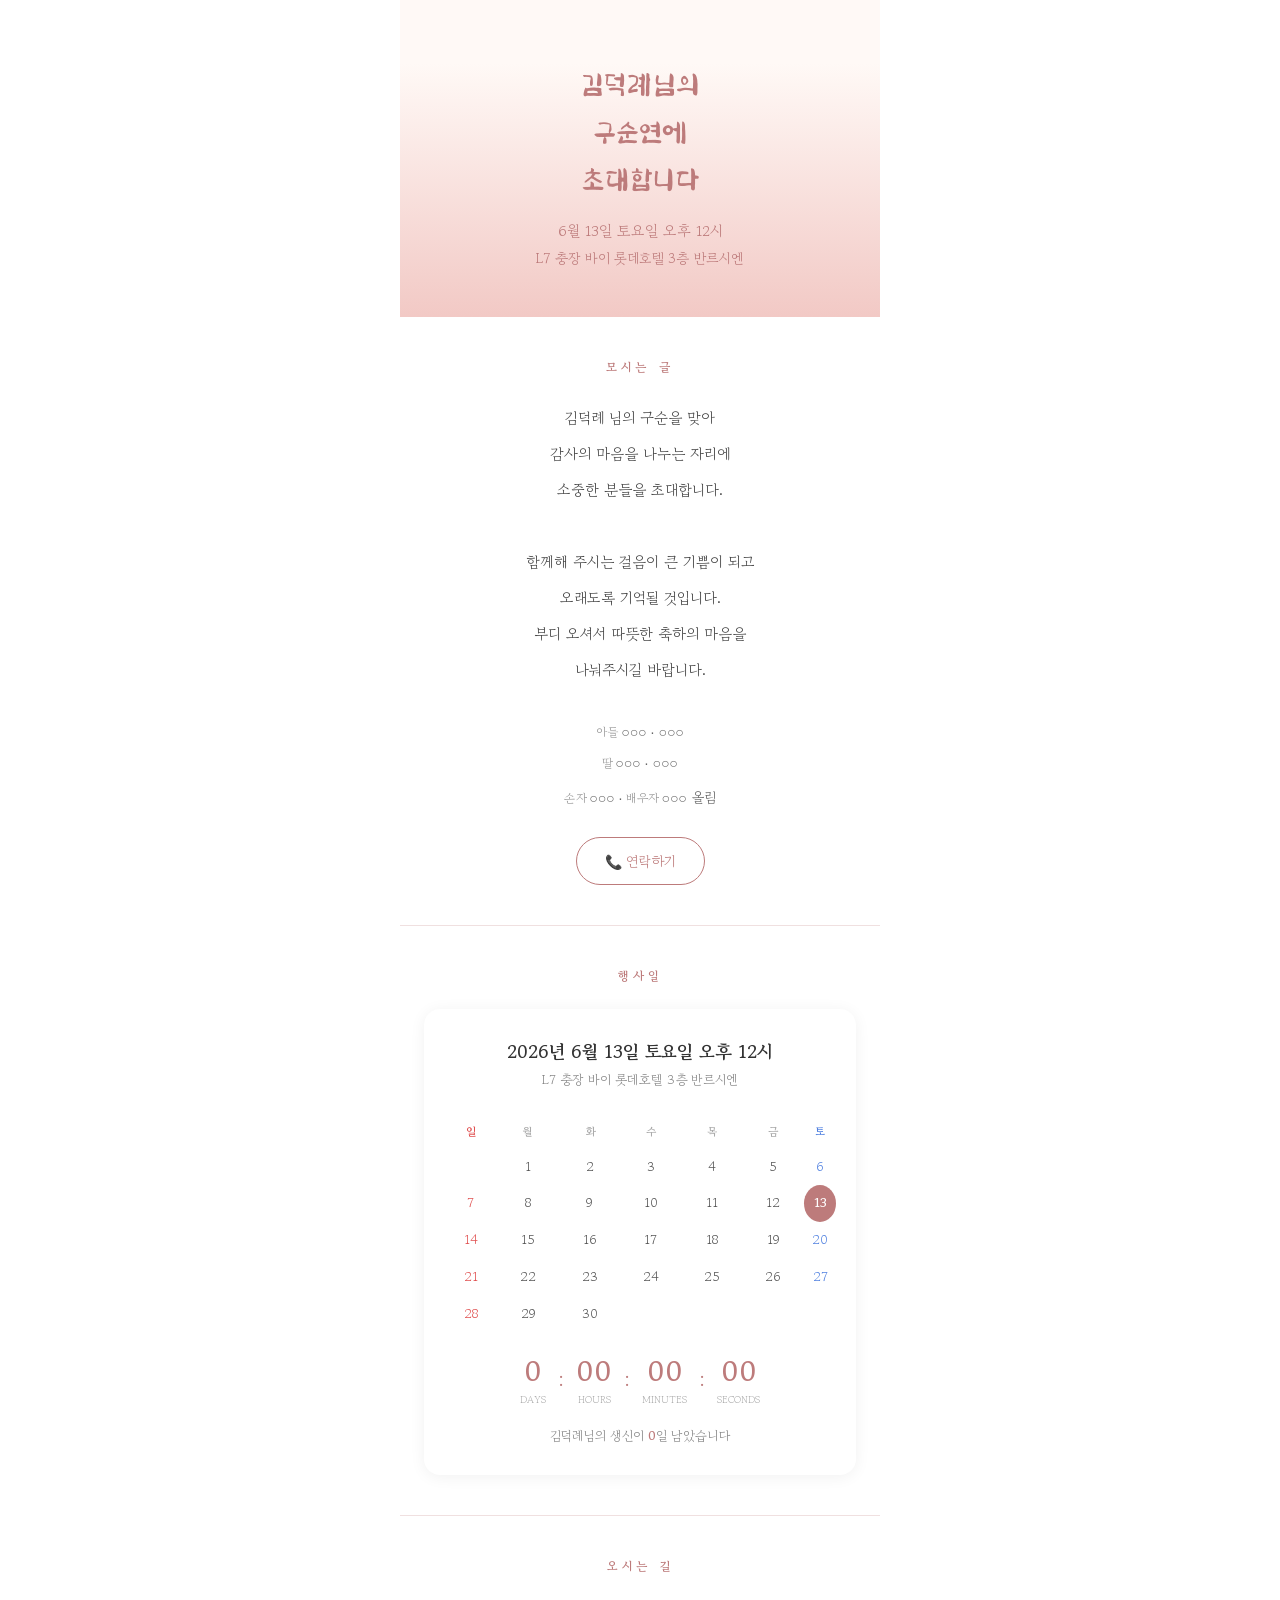
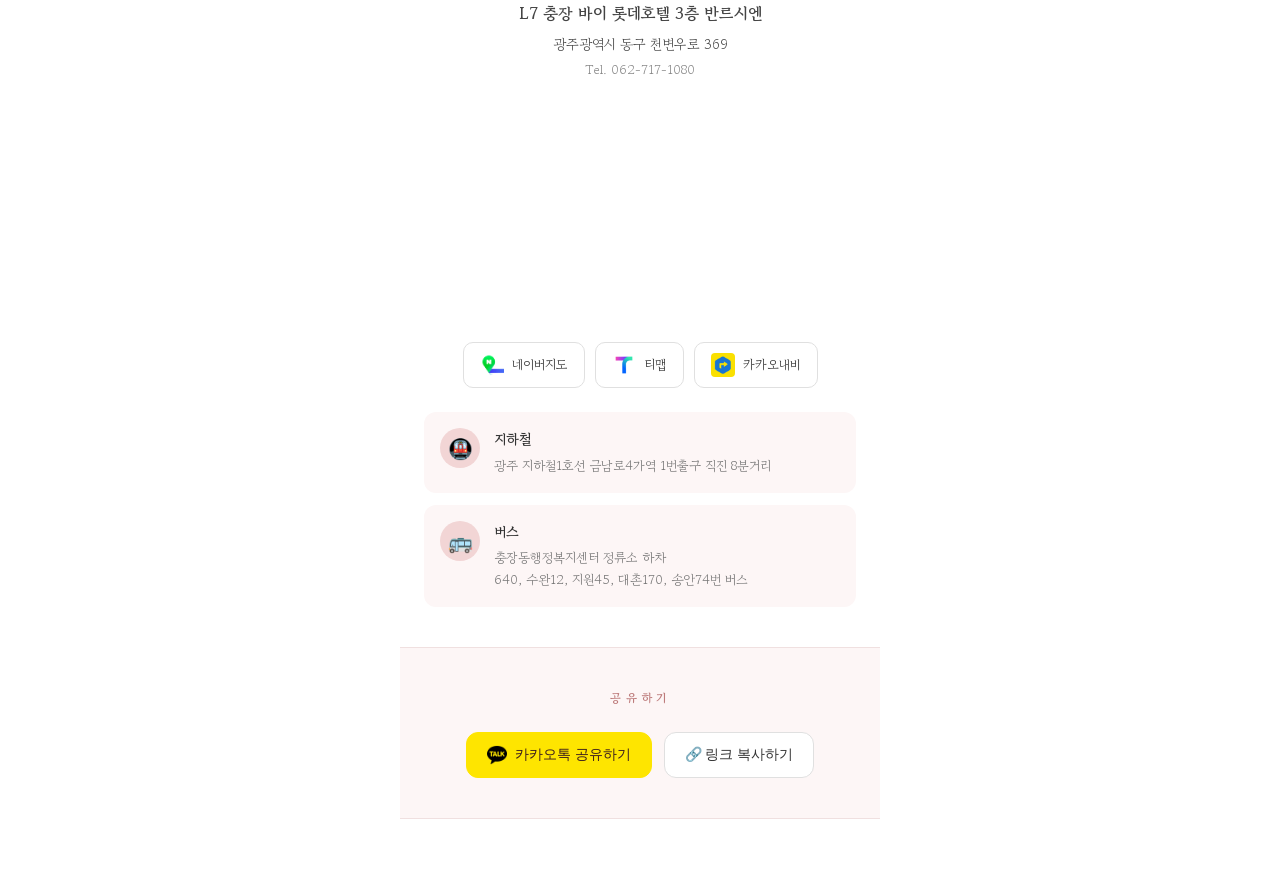
==== index.html @ 69015abf "test" ====
<!DOCTYPE html>
<html lang="ko">
<head>
<meta charset="UTF-8">
<meta name="viewport" content="minimum-scale=1, initial-scale=1, width=device-width">
<meta name="format-detection" content="telephone=no">
<title>김덕례님의 구순연에 초대합니다</title>
<meta property="og:title" content="김덕례님의 구순연에 초대합니다">
<meta property="og:description" content="6월 13일 토요일 오후 12시 라마다 플라자 충장 호텔 3층 반르시엔">
<meta property="og:image" content="https://invite-0613.vercel.app/static/image/og_thumbnail.jpg">
<meta property="og:type" content="website">
<script src="https://oapi.map.naver.com/openapi/v3/maps.js?ncpKeyId=0e3pqd2po2" defer></script>
<style>
/* ===== Fonts ===== */
@font-face{font-family:'JSArirangHON';src:url('static/fonts/JSArirangHON.woff2') format('woff2');font-display:swap}
@font-face{font-family:'KoPubWorldDotum';src:url('static/fonts/KoPubWorld-Dotum.woff2') format('woff2');font-weight:400;font-display:swap}
@font-face{font-family:'KoPubWorldDotum';src:url('static/fonts/KoPubWorld-Dotum-Bold.woff2') format('woff2');font-weight:700;font-display:swap}
@font-face{font-family:'GowunBatang';src:url('static/fonts/GowunBatang-Regular.woff2') format('woff2');font-weight:400;font-display:swap}
@font-face{font-family:'GowunBatang';src:url('static/fonts/GowunBatang-Bold.woff2') format('woff2');font-weight:700;font-display:swap}

/* ===== Reset ===== */
*,*::before,*::after{box-sizing:border-box;margin:0;padding:0}
html,body{width:100%;height:100%;background:#fff;-webkit-font-smoothing:antialiased;scroll-behavior:smooth;scrollbar-width:none!important}
html::-webkit-scrollbar,body::-webkit-scrollbar{display:none!important}
body{font-family:'GowunBatang','KoPubWorldDotum',sans-serif;font-size:16px;color:#333;max-width:480px;margin:0 auto;overflow-x:hidden;line-height:1.6}

/* ===== Intro (shining type, theme c) ===== */
#intro{
  position:fixed;inset:0;z-index:9999;
  display:flex;flex-direction:column;align-items:center;justify-content:center;
  background:linear-gradient(to bottom,#FFF9F6 20%,#F2C9C5 100%);
  opacity:1;transition:opacity 1s ease;
}
#intro.hide{opacity:0;pointer-events:none}
#intro .top-text{
  font-family:'JSArirangHON',serif;font-size:28px;color:#BD7B7B;
  opacity:0;transform:translateY(20px);
  transition:opacity 1s ease,transform 1s ease;
  margin-bottom:8px;
}
#intro .bottom-text{
  font-family:'JSArirangHON',serif;font-size:28px;color:#BD7B7B;
  opacity:0;transform:translateY(20px);
  transition:opacity 1s ease 0.5s,transform 1s ease 0.5s;
}
#intro .shine{
  position:absolute;width:200%;height:200%;
  background:radial-gradient(ellipse at center,rgba(255,255,255,0.6) 0%,transparent 70%);
  opacity:0;animation:shineAnim 3s ease-in-out 1s forwards;
  pointer-events:none;
}
@keyframes shineAnim{0%{opacity:0;transform:scale(0.5)}50%{opacity:0.8}100%{opacity:0;transform:scale(2)}}
#intro.active .top-text,#intro.active .bottom-text{opacity:1;transform:translateY(0)}

/* ===== Main content ===== */
#content{opacity:0;transition:opacity 1s ease}
#content.show{opacity:1}

/* Hero (template d) */
.hero{
  background:linear-gradient(to bottom,#FFF9F6 20%,#F2C9C5 100%);
  padding:60px 24px 48px;text-align:center;position:relative;
}
.hero h1{font-family:'JSArirangHON',serif;font-size:28px;color:#BD7B7B;line-height:1.7;font-weight:400}
.hero .date-info{font-size:15px;color:#BD7B7B;margin-top:16px}
.hero .venue-info{font-size:14px;color:#BD7B7B;margin-top:4px}

/* Section */
section{padding:40px 24px;border-bottom:1px solid #f0e0e0;background:#fff}
.section-title{font-size:12px;font-weight:700;letter-spacing:4px;color:#BD7B7B;text-align:center;margin-bottom:24px;text-transform:uppercase}

/* 모시는 글 */
.invite-text{font-size:15px;line-height:2.4;text-align:center;color:#444;word-break:keep-all}
.invite-names{margin-top:28px;text-align:center;font-size:14px;color:#666;line-height:2.2}
.invite-names .name-row{display:flex;justify-content:center;gap:8px;flex-wrap:wrap}
.invite-names .role{color:#999;font-size:12px;margin-right:2px}
.contact-btn{display:block;width:fit-content;margin:24px auto 0;padding:12px 28px;background:#fff;border:1px solid #BD7B7B;border-radius:30px;color:#BD7B7B;font-size:14px;cursor:pointer;text-decoration:none}

/* 행사일 */
.date-section{background:#fff}
.date-card{background:#fff;border-radius:16px;padding:28px 20px;box-shadow:0 2px 16px rgba(0,0,0,.06);text-align:center}
.date-main{font-size:18px;font-weight:700;color:#333;margin-bottom:4px}
.date-sub{font-size:13px;color:#888;margin-bottom:24px}
.calendar{width:100%;border-collapse:collapse;font-size:13px;margin-bottom:24px}
.calendar th{padding:8px 0;color:#aaa;font-weight:600;font-size:11px}
.calendar th:first-child{color:#e05050}
.calendar th:last-child{color:#5080e0}
.calendar td{padding:8px 0;text-align:center;color:#555}
.calendar td:first-child{color:#e05050}
.calendar td:last-child{color:#5080e0}
.calendar td.today{background:#BD7B7B;color:#fff!important;border-radius:50%;font-weight:700;width:32px;height:32px}
.countdown{display:flex;justify-content:center;gap:12px;margin-top:8px}
.countdown-item{text-align:center}
.countdown-num{display:block;font-size:28px;font-weight:700;color:#BD7B7B;line-height:1}
.countdown-label{font-size:10px;color:#aaa;margin-top:4px;text-transform:uppercase}
.countdown-sep{font-size:22px;color:#BD7B7B;align-self:flex-start;padding-top:4px}
.countdown-msg{margin-top:16px;font-size:13px;color:#888}
.countdown-msg strong{color:#BD7B7B}

/* 오시는 길 */
.map-address{text-align:center;font-size:14px;color:#444;line-height:1.8;margin-bottom:20px}
.map-address strong{font-size:16px;display:block;margin-bottom:4px}
.map-address .tel{color:#888;font-size:13px}
.map-wrap{width:100%;height:220px;border-radius:12px;overflow:hidden;margin-bottom:20px}
.map-wrap iframe{width:100%;height:100%;border:none}
.map-nav-btns{display:flex;gap:10px;justify-content:center;margin-bottom:24px}
.map-nav-btn{display:flex;align-items:center;gap:8px;padding:10px 16px;border-radius:10px;border:1px solid #e0e0e0;background:#fff;font-size:13px;color:#333;cursor:pointer;text-decoration:none}
.map-nav-btn img{width:24px;height:24px;border-radius:4px}
.transport-list{display:flex;flex-direction:column;gap:12px}
.transport-item{display:flex;gap:14px;align-items:flex-start;background:#fdf6f6;border-radius:12px;padding:16px}
.transport-icon{width:40px;height:40px;border-radius:50%;background:#f2d5d5;display:flex;align-items:center;justify-content:center;font-size:20px;flex-shrink:0}
.transport-info strong{display:block;font-size:14px;color:#333;margin-bottom:4px}
.transport-info p{font-size:13px;color:#777;line-height:1.7;margin:0}

/* 마음 전하실 곳 */
.account-section{background:#fdf6f6}
.account-card{background:#fff;border-radius:14px;padding:20px;box-shadow:0 2px 10px rgba(0,0,0,.04)}
.account-row{display:flex;justify-content:space-between;align-items:center;padding:14px 0;border-bottom:1px solid #f0e4d4}
.account-row:last-child{border-bottom:none}
.account-info .label{font-size:13px;color:#999}
.account-info .name{font-size:15px;font-weight:700;color:#333}
.account-info .bank{font-size:13px;color:#888;margin-top:2px}
.account-info .num{font-size:14px;color:#333;font-family:monospace;margin-top:2px}
.copy-btn{padding:8px 16px;border-radius:8px;border:1px solid #BD7B7B;background:#fff;color:#BD7B7B;font-size:12px;cursor:pointer;white-space:nowrap}

/* 감사편지 */
.letter-section{text-align:center;background:#fff}
.letter-section img{width:64px;margin-bottom:16px}
.letter-desc{font-size:14px;color:#666;line-height:2.2;margin-bottom:24px}
.btn-primary{display:inline-block;padding:14px 36px;background:linear-gradient(135deg,#BD7B7B,#d4a0a0);color:#fff;border-radius:30px;font-size:15px;font-weight:600;border:none;cursor:pointer;box-shadow:0 4px 14px rgba(189,123,123,.3)}

/* 참석여부 */
.survey-section{text-align:center;background:#fdf6f6}
.survey-desc{font-size:14px;color:#666;line-height:2.2;margin-bottom:24px}
.btn-outline{display:inline-block;padding:14px 36px;background:#fff;color:#BD7B7B;border-radius:30px;font-size:15px;font-weight:600;border:2px solid #BD7B7B;cursor:pointer}

/* 축하 선물 */
.gift-section{text-align:center;background:#fff}
.gift-section img{width:80px;margin-bottom:16px}
.gift-desc{font-size:14px;color:#666;line-height:2;margin-bottom:24px}

/* 공유 */
.share-section{text-align:center;background:#fdf6f6}
.share-btns{display:flex;gap:12px;justify-content:center}
.share-btn{display:flex;align-items:center;gap:8px;padding:12px 20px;border-radius:12px;border:1px solid #e0e0e0;background:#fff;font-size:14px;color:#333;cursor:pointer}
.kakao-share{background:#fee500;border-color:#fee500;color:#3c1e1e}
.share-btn img{width:20px;height:20px}

/* Footer */
footer{text-align:center;padding:28px;font-size:11px;color:#bbb}

/* Toast */
.toast{position:fixed;bottom:30px;left:50%;transform:translateX(-50%) translateY(20px);background:rgba(0,0,0,.75);color:#fff;padding:10px 24px;border-radius:20px;font-size:13px;opacity:0;transition:all .3s;pointer-events:none;z-index:9999}
.toast.show{opacity:1;transform:translateX(-50%) translateY(0)}

/* Scroll reveal */
.reveal{opacity:0;transform:translateY(30px);transition:opacity .8s ease,transform .8s ease}
.reveal.visible{opacity:1;transform:translateY(0)}
</style>
</head>
<body>

<!-- ===== INTRO (shining) ===== -->
<div id="intro">
  <div class="shine"></div>
  <div class="top-text">김덕례님의</div>
  <div class="bottom-text">구순연에 초대합니다</div>
</div>

<!-- ===== CONTENT ===== -->
<div id="content">

<!-- Hero -->
<div class="hero">
  <h1>김덕례님의<br>구순연에<br>초대합니다</h1>
  <div class="date-info">6월 13일 토요일 오후 12시</div>
  <div class="venue-info">L7 충장 바이 롯데호텔 3층 반르시엔</div>
</div>

<!-- 모시는 글 -->
<section class="reveal">
  <div class="section-title">모시는 글</div>
  <p class="invite-text">
    김덕례 님의 구순을 맞아<br>
    감사의 마음을 나누는 자리에<br>
    소중한 분들을 초대합니다.<br>
    <br>
    함께해 주시는 걸음이 큰 기쁨이 되고<br>
    오래도록 기억될 것입니다.<br>
    부디 오셔서 따뜻한 축하의 마음을<br>
    나눠주시길 바랍니다.
  </p>
  <div class="invite-names">
    <div class="name-row"><span><span class="role">아들</span>○○○ · ○○○</span></div>
    <div class="name-row"><span><span class="role">딸</span>○○○ · ○○○</span></div>
    <div class="name-row" style="margin-top:4px"><span><span class="role">손자</span>○○○ · <span class="role">배우자</span>○○○ 올림</span></div>
  </div>
  <a href="tel:" class="contact-btn">📞 연락하기</a>
</section>

<!-- 행사일 -->
<section class="date-section reveal">
  <div class="section-title">행사일</div>
  <div class="date-card">
    <div class="date-main">2026년 6월 13일 토요일 오후 12시</div>
    <div class="date-sub">L7 충장 바이 롯데호텔 3층 반르시엔</div>
    <table class="calendar">
      <thead><tr><th>일</th><th>월</th><th>화</th><th>수</th><th>목</th><th>금</th><th>토</th></tr></thead>
      <tbody>
        <tr><td></td><td>1</td><td>2</td><td>3</td><td>4</td><td>5</td><td>6</td></tr>
        <tr><td>7</td><td>8</td><td>9</td><td>10</td><td>11</td><td>12</td><td class="today">13</td></tr>
        <tr><td>14</td><td>15</td><td>16</td><td>17</td><td>18</td><td>19</td><td>20</td></tr>
        <tr><td>21</td><td>22</td><td>23</td><td>24</td><td>25</td><td>26</td><td>27</td></tr>
        <tr><td>28</td><td>29</td><td>30</td><td></td><td></td><td></td><td></td></tr>
      </tbody>
    </table>
    <div class="countdown">
      <div class="countdown-item"><span class="countdown-num" id="cd-d">--</span><span class="countdown-label">Days</span></div>
      <span class="countdown-sep">:</span>
      <div class="countdown-item"><span class="countdown-num" id="cd-h">--</span><span class="countdown-label">Hours</span></div>
      <span class="countdown-sep">:</span>
      <div class="countdown-item"><span class="countdown-num" id="cd-m">--</span><span class="countdown-label">Minutes</span></div>
      <span class="countdown-sep">:</span>
      <div class="countdown-item"><span class="countdown-num" id="cd-s">--</span><span class="countdown-label">Seconds</span></div>
    </div>
    <div class="countdown-msg">김덕례님의 생신이 <strong id="cd-msg">--</strong>일 남았습니다</div>
  </div>
</section>

<!-- 오시는 길 -->
<section class="reveal">
  <div class="section-title">오시는 길</div>
  <div class="map-address">
    <strong>L7 충장 바이 롯데호텔 3층 반르시엔</strong>
    광주광역시 동구 천변우로 369<br>
    <span class="tel">Tel. 062-717-1080</span>
  </div>
  <div class="map-wrap" id="naverMap"></div>
  <div class="map-nav-btns">
    <a class="map-nav-btn" href="nmap://place?lat=35.1477669796096&lng=126.911768353769&name=%EB%9D%BC%EB%A7%88%EB%8B%A4%ED%94%8C%EB%9D%BC%EC%9E%90%EC%B6%A9%EC%9E%A5%ED%98%B8%ED%85%94" target="_blank">
      <img src="_next/static/media/icon-naver-map.fce32daf.png" alt="네이버"> 네이버지도
    </a>
    <a class="map-nav-btn" href="tmap://route?goalname=%EB%9D%BC%EB%A7%88%EB%8B%A4%ED%94%8C%EB%9D%BC%EC%9E%90%EC%B6%A9%EC%9E%A5%ED%98%B8%ED%85%94&goalx=126.911768353769&goaly=35.1477669796096" target="_blank">
      <img src="_next/static/media/icon-tmap.50c7dcab.png" alt="티맵"> 티맵
    </a>
    <a class="map-nav-btn" href="kakaomap://route?ep=35.1477669796096,126.911768353769&by=CAR" target="_blank">
      <img src="_next/static/media/icon-kakao-navi.f253ce67.png" alt="카카오"> 카카오내비
    </a>
  </div>
  <div class="transport-list">
    <div class="transport-item">
      <div class="transport-icon">🚇</div>
      <div class="transport-info"><strong>지하철</strong><p>광주 지하철1호선 금남로4가역 1번출구 직진 8분거리</p></div>
    </div>
    <div class="transport-item">
      <div class="transport-icon">🚌</div>
      <div class="transport-info"><strong>버스</strong><p>충장동행정복지센터 정류소 하차<br>640, 수완12, 지원45, 대촌170, 송안74번 버스</p></div>
    </div>
  </div>
</section>



<!-- 공유 -->
<section class="share-section reveal">
  <div class="section-title">공유하기</div>
  <div class="share-btns">
    <button class="share-btn kakao-share" onclick="shareKakao()">
      <img src="_next/static/media/icon-kakao.8fc69634.png" alt=""> 카카오톡 공유하기
    </button>
    <button class="share-btn" onclick="copyLink()">🔗 링크 복사하기</button>
  </div>
</section>

<footer></footer>

</div><!-- /content -->

<div class="toast" id="toast"></div>

<script>
(function(){
  /* ── Intro animation ── */
  var intro = document.getElementById('intro');
  setTimeout(function(){ intro.classList.add('active'); }, 300);
  setTimeout(function(){
    intro.classList.add('hide');
    document.getElementById('content').classList.add('show');
    setTimeout(function(){ intro.style.display='none'; }, 1000);
  }, 3500);

  /* ── Scroll reveal ── */
  var obs = new IntersectionObserver(function(entries){
    entries.forEach(function(e){ if(e.isIntersecting) e.target.classList.add('visible'); });
  }, {threshold: 0.12});
  document.querySelectorAll('.reveal').forEach(function(el){ obs.observe(el); });

  /* ── Countdown ── */
  function tick(){
    var t = new Date('2026-06-13T12:00:00+09:00') - new Date();
    if(t<=0){ document.getElementById('cd-d').textContent='0'; document.getElementById('cd-h').textContent='00'; document.getElementById('cd-m').textContent='00'; document.getElementById('cd-s').textContent='00'; document.getElementById('cd-msg').textContent='0'; return; }
    var d=Math.floor(t/864e5), h=Math.floor(t%864e5/36e5), m=Math.floor(t%36e5/6e4), s=Math.floor(t%6e4/1e3);
    document.getElementById('cd-d').textContent=d;
    document.getElementById('cd-h').textContent=String(h).padStart(2,'0');
    document.getElementById('cd-m').textContent=String(m).padStart(2,'0');
    document.getElementById('cd-s').textContent=String(s).padStart(2,'0');
    document.getElementById('cd-msg').textContent=d;
  }
  tick(); setInterval(tick,1000);
})();

function copyAccount(n){navigator.clipboard.writeText(n).then(function(){showToast('계좌번호가 복사되었습니다.')})}
function copyLink(){navigator.clipboard.writeText(location.href).then(function(){showToast('링크가 복사되었습니다.')})}
function shareKakao(){if(navigator.share){navigator.share({title:'김덕례님의 구순연에 초대합니다',text:'2026년 6월 13일 토요일 오후 12시 L7 충장 바이 롯데호텔 3층 반르시엔',url:location.href})}else{copyLink()}}
function showToast(m){var t=document.getElementById('toast');t.textContent=m;t.classList.add('show');setTimeout(function(){t.classList.remove('show')},2500)}

/* ── Naver Map ── */
function initMap(){
  if(typeof naver==='undefined'||!naver.maps) return;
  var lat=35.1477669796096, lng=126.911768353769;
  var pos=new naver.maps.LatLng(lat,lng);
  var map=new naver.maps.Map('naverMap',{center:pos,zoom:16,zoomControl:true,zoomControlOptions:{position:naver.maps.Position.TOP_RIGHT}});
  new naver.maps.Marker({position:pos,map:map});
}
if(document.readyState==='complete'){initMap()}else{window.addEventListener('load',initMap)}
</script>
</body>
</html>
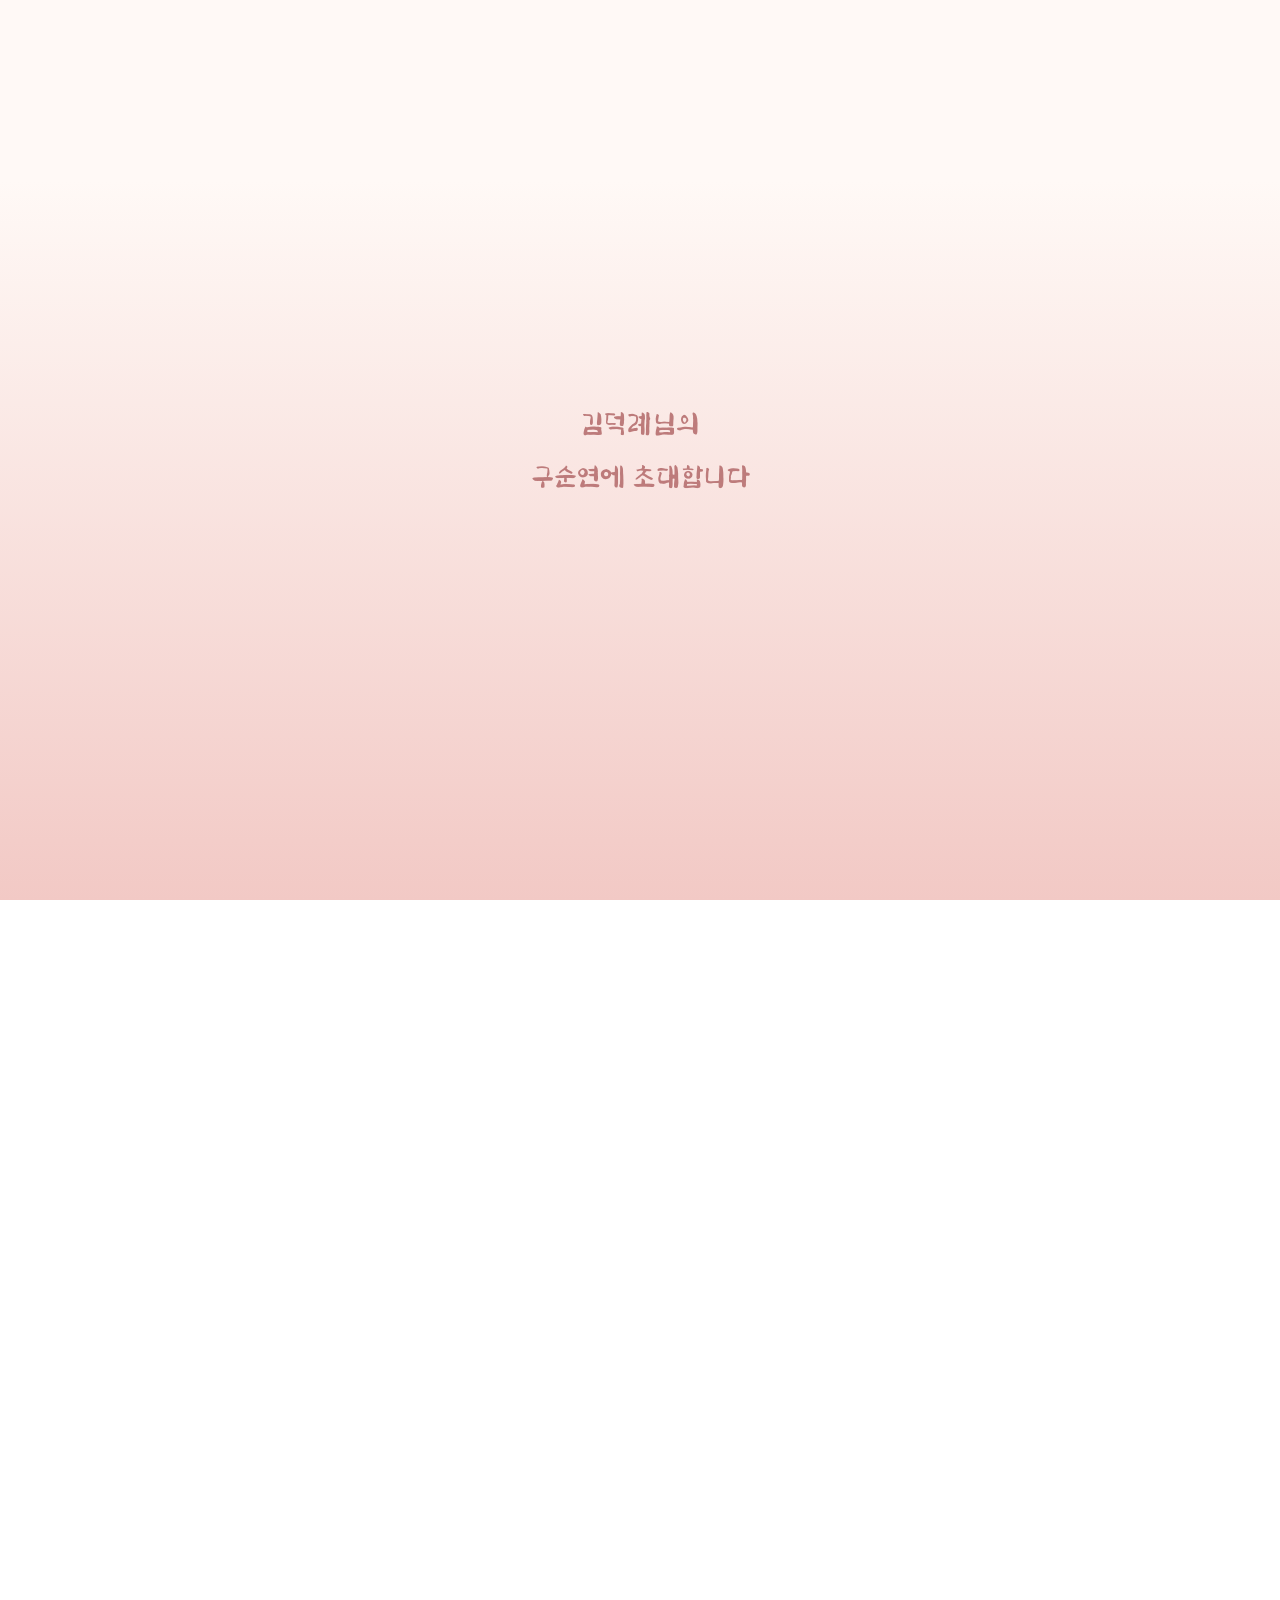
==== commit 41b2a00d: "test" ====
--- a/index.html
+++ b/index.html
@@ -191,9 +191,8 @@
     나눠주시길 바랍니다.
   </p>
   <div class="invite-names">
-    <div class="name-row"><span><span class="role">아들</span>○○○ · ○○○</span></div>
-    <div class="name-row"><span><span class="role">딸</span>○○○ · ○○○</span></div>
-    <div class="name-row" style="margin-top:4px"><span><span class="role">손자</span>○○○ · <span class="role">배우자</span>○○○ 올림</span></div>
+    <div class="name-row"><span><span class="role">아들</span>정광석 · 정채호</span></div>
+    <div class="name-row"><span><span class="role">딸</span>정채순 · 정현숙 올림</span></div>
   </div>
   <a href="tel:" class="contact-btn">📞 연락하기</a>
 </section>
@@ -256,6 +255,10 @@
       <div class="transport-icon">🚌</div>
       <div class="transport-info"><strong>버스</strong><p>충장동행정복지센터 정류소 하차<br>640, 수완12, 지원45, 대촌170, 송안74번 버스</p></div>
     </div>
+    <div class="transport-item">
+      <div class="transport-icon">🅿️</div>
+      <div class="transport-info"><strong>주차</strong><p>건물 내 주차 가능 (4시간 무료)<br>지하주차장 기계식주차<br>만차 시 바로 옆 공영주차장 이용 가능</p></div>
+    </div>
   </div>
 </section>
 
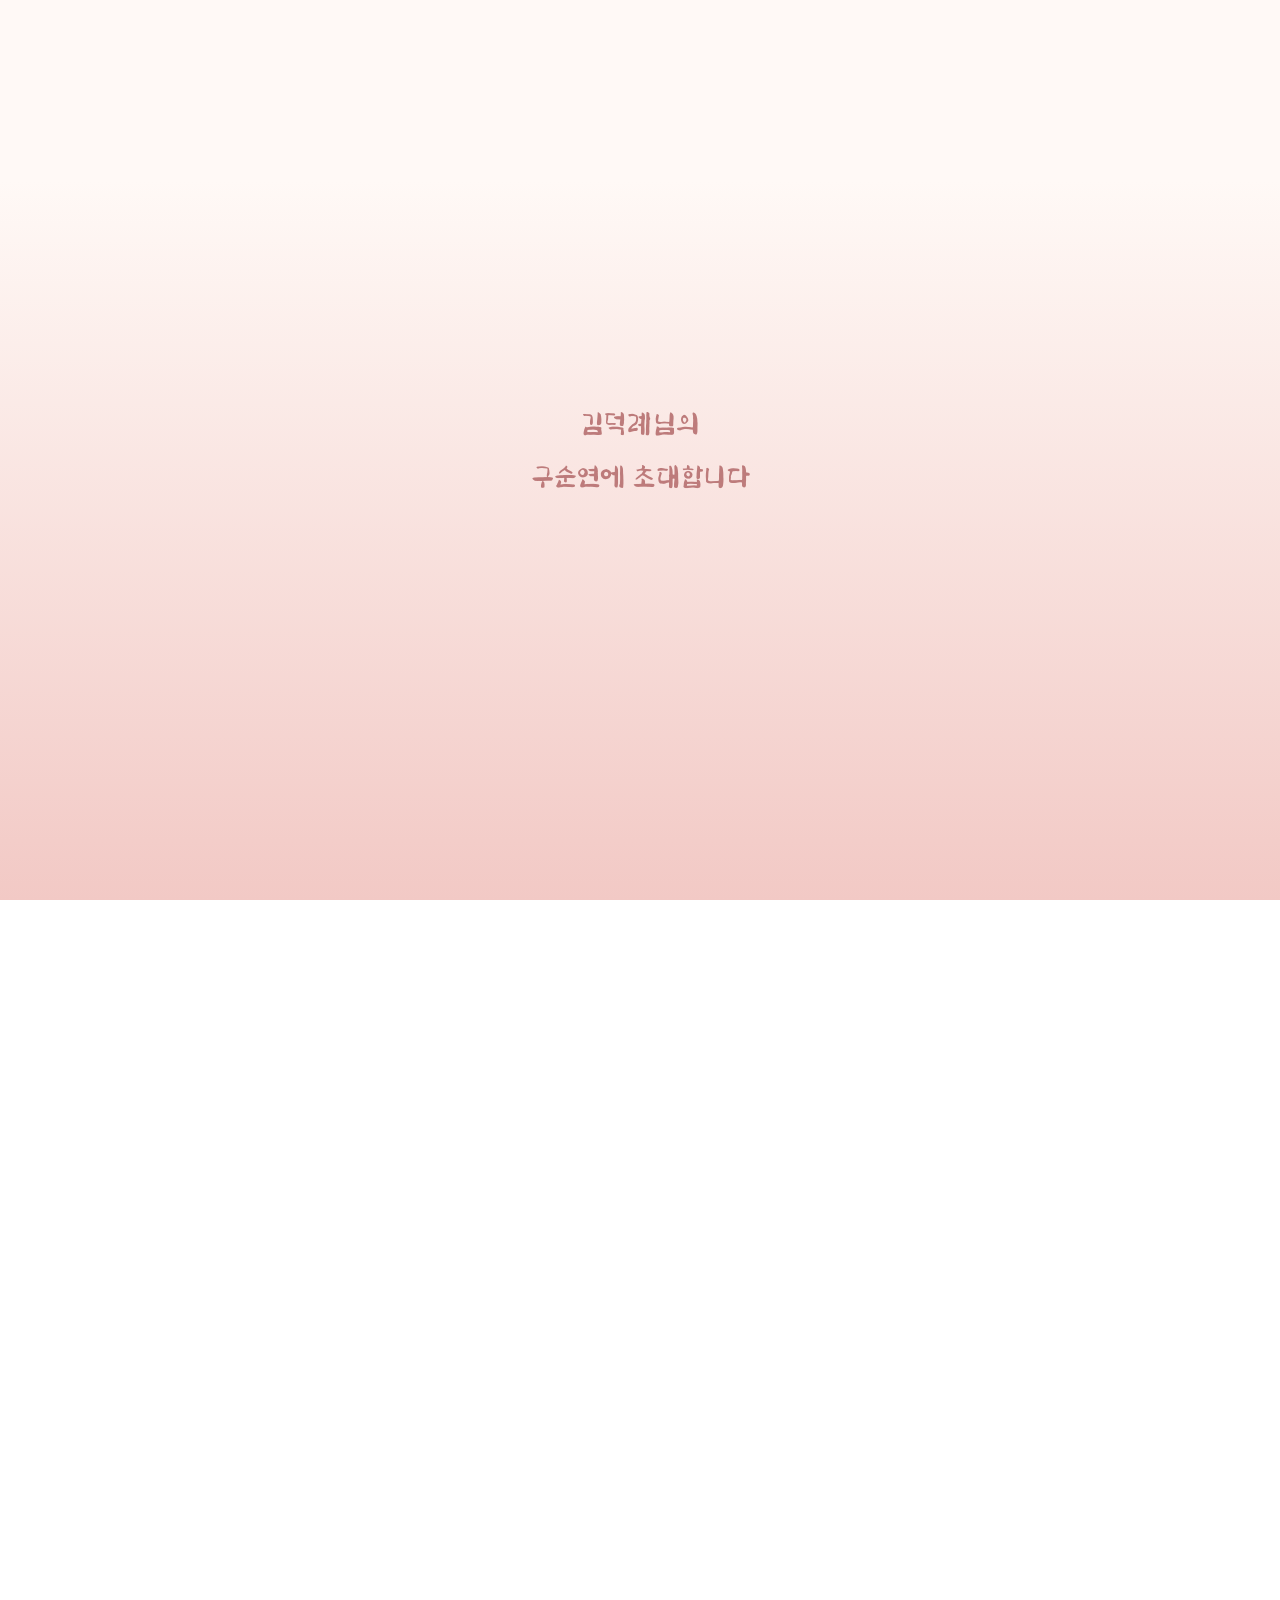
==== commit 5ed3f17e: "test" ====
--- a/index.html
+++ b/index.html
@@ -6,8 +6,11 @@
 <meta name="format-detection" content="telephone=no">
 <title>김덕례님의 구순연에 초대합니다</title>
 <meta property="og:title" content="김덕례님의 구순연에 초대합니다">
-<meta property="og:description" content="6월 13일 토요일 오후 12시 라마다 플라자 충장 호텔 3층 반르시엔">
-<meta property="og:image" content="https://invite-0613.vercel.app/static/image/og_thumbnail.jpg">
+<meta property="og:description" content="2026년 6월 13일 토요일 오전 11시 30분 | L7 충장 바이 롯데호텔 3층 반르시엔">
+<meta property="og:image" content="https://invite-0613.vercel.app/static/image/og_thumb_v2.jpg">
+<meta property="og:image:width" content="800">
+<meta property="og:image:height" content="400">
+<meta property="og:url" content="https://invite-0613.vercel.app/">
 <meta property="og:type" content="website">
 <script src="https://oapi.map.naver.com/openapi/v3/maps.js?ncpKeyId=0e3pqd2po2" defer></script>
 <style>
@@ -173,7 +176,7 @@
 <!-- Hero -->
 <div class="hero">
   <h1>김덕례님의<br>구순연에<br>초대합니다</h1>
-  <div class="date-info">6월 13일 토요일 오후 12시</div>
+  <div class="date-info">6월 13일 토요일 오전 11시 30분</div>
   <div class="venue-info">L7 충장 바이 롯데호텔 3층 반르시엔</div>
 </div>
 
@@ -194,14 +197,13 @@
     <div class="name-row"><span><span class="role">아들</span>정광석 · 정채호</span></div>
     <div class="name-row"><span><span class="role">딸</span>정채순 · 정현숙 올림</span></div>
   </div>
-  <a href="tel:" class="contact-btn">📞 연락하기</a>
 </section>
 
 <!-- 행사일 -->
 <section class="date-section reveal">
   <div class="section-title">행사일</div>
   <div class="date-card">
-    <div class="date-main">2026년 6월 13일 토요일 오후 12시</div>
+    <div class="date-main">2026년 6월 13일 토요일 오전 11시 30분</div>
     <div class="date-sub">L7 충장 바이 롯데호텔 3층 반르시엔</div>
     <table class="calendar">
       <thead><tr><th>일</th><th>월</th><th>화</th><th>수</th><th>목</th><th>금</th><th>토</th></tr></thead>
@@ -248,16 +250,16 @@
   </div>
   <div class="transport-list">
     <div class="transport-item">
-      <div class="transport-icon">🚇</div>
+      <div class="transport-icon">🅿️</div>
+      <div class="transport-info"><strong>주차</strong><p>건물 내 주차 가능 (4시간 무료)<br>지하주차장 기계식주차<br>만차 시 바로 옆 공영주차장 이용 가능</p></div>
+    </div>
+    <div class="transport-item">
+      <div class="transport-icon">�</div>
       <div class="transport-info"><strong>지하철</strong><p>광주 지하철1호선 금남로4가역 1번출구 직진 8분거리</p></div>
     </div>
     <div class="transport-item">
       <div class="transport-icon">🚌</div>
       <div class="transport-info"><strong>버스</strong><p>충장동행정복지센터 정류소 하차<br>640, 수완12, 지원45, 대촌170, 송안74번 버스</p></div>
-    </div>
-    <div class="transport-item">
-      <div class="transport-icon">🅿️</div>
-      <div class="transport-info"><strong>주차</strong><p>건물 내 주차 가능 (4시간 무료)<br>지하주차장 기계식주차<br>만차 시 바로 옆 공영주차장 이용 가능</p></div>
     </div>
   </div>
 </section>
@@ -300,7 +302,7 @@
 
   /* ── Countdown ── */
   function tick(){
-    var t = new Date('2026-06-13T12:00:00+09:00') - new Date();
+    var t = new Date('2026-06-13T11:30:00+09:00') - new Date();
     if(t<=0){ document.getElementById('cd-d').textContent='0'; document.getElementById('cd-h').textContent='00'; document.getElementById('cd-m').textContent='00'; document.getElementById('cd-s').textContent='00'; document.getElementById('cd-msg').textContent='0'; return; }
     var d=Math.floor(t/864e5), h=Math.floor(t%864e5/36e5), m=Math.floor(t%36e5/6e4), s=Math.floor(t%6e4/1e3);
     document.getElementById('cd-d').textContent=d;
@@ -314,7 +316,7 @@
 
 function copyAccount(n){navigator.clipboard.writeText(n).then(function(){showToast('계좌번호가 복사되었습니다.')})}
 function copyLink(){navigator.clipboard.writeText(location.href).then(function(){showToast('링크가 복사되었습니다.')})}
-function shareKakao(){if(navigator.share){navigator.share({title:'김덕례님의 구순연에 초대합니다',text:'2026년 6월 13일 토요일 오후 12시 L7 충장 바이 롯데호텔 3층 반르시엔',url:location.href})}else{copyLink()}}
+function shareKakao(){if(navigator.share){navigator.share({title:'김덕례님의 구순연에 초대합니다',text:'2026년 6월 13일 토요일 오전 11시 30분 L7 충장 바이 롯데호텔 3층 반르시엔',url:location.href})}else{copyLink()}}
 function showToast(m){var t=document.getElementById('toast');t.textContent=m;t.classList.add('show');setTimeout(function(){t.classList.remove('show')},2500)}
 
 /* ── Naver Map ── */
